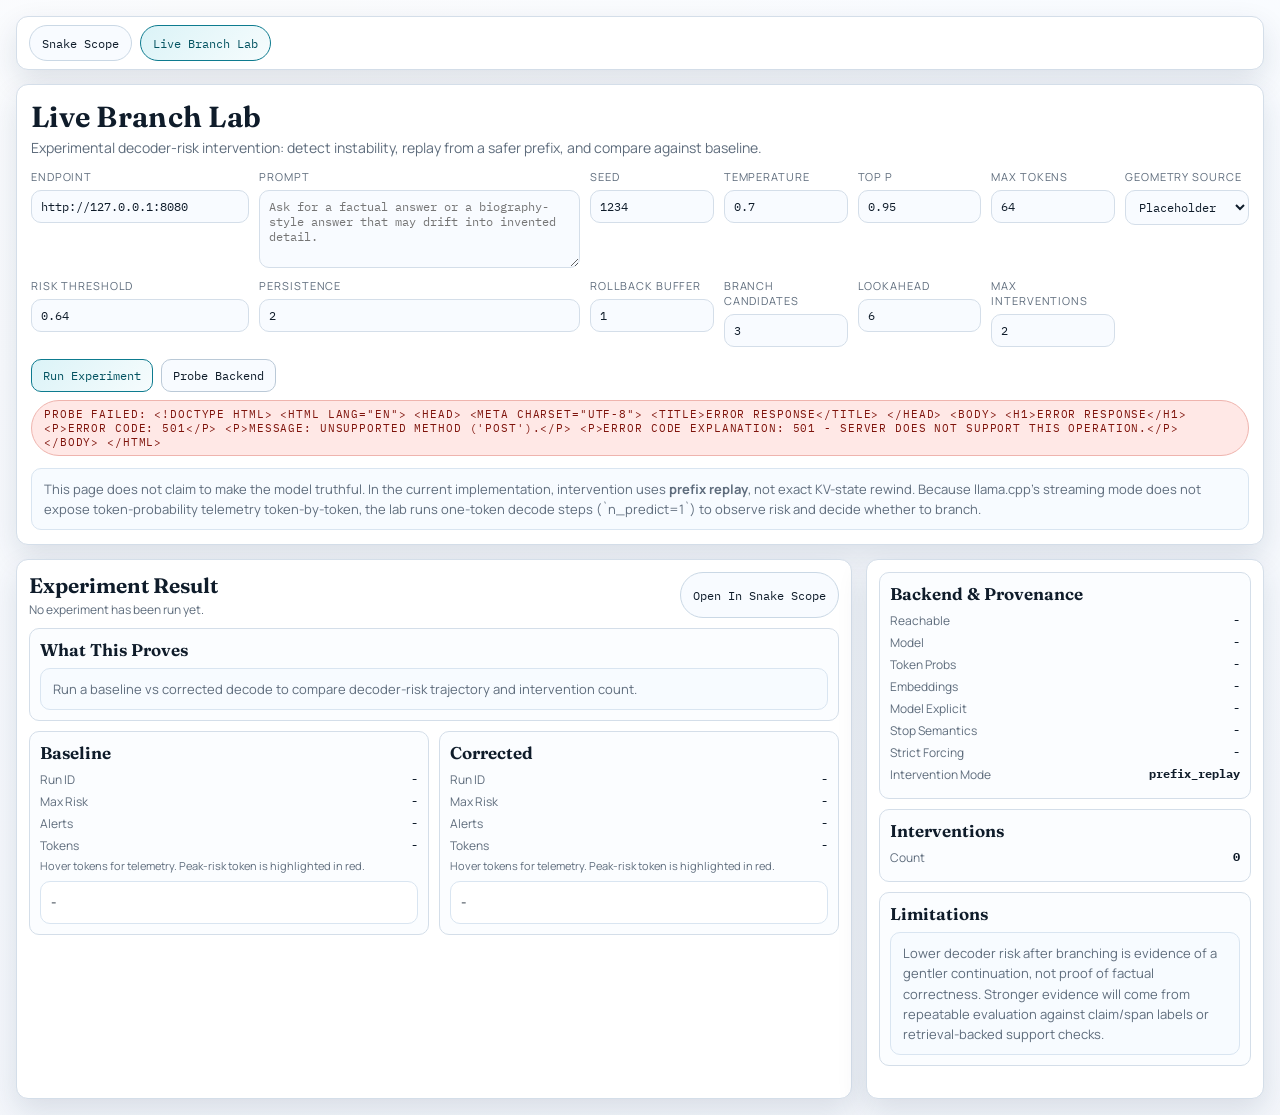
==== viz/live.html @ 8727de55 "Add backend warmup and richer capability probing" ====
<!doctype html>
<html lang="en">
<head>
  <meta charset="utf-8" />
  <meta name="viewport" content="width=device-width, initial-scale=1" />
  <title>LLM Snake Scope - Live Branch Lab</title>
  <link rel="stylesheet" href="style.css" />
</head>
<body>
  <div id="app">
    <nav id="site-nav" class="panel">
      <a class="nav-link" href="./">Snake Scope</a>
      <a class="nav-link active" href="./live.html">Live Branch Lab</a>
    </nav>

    <header id="topbar" class="panel">
      <div class="title-wrap">
        <h1>Live Branch Lab</h1>
        <p>Experimental decoder-risk intervention: detect instability, replay from a safer prefix, and compare against baseline.</p>
      </div>
      <div id="generation-grid">
        <label>Endpoint
          <input id="endpoint-input" type="text" value="http://127.0.0.1:8080" />
        </label>
        <label>Prompt
          <textarea id="prompt-input" rows="4" placeholder="Ask for a factual answer or a biography-style answer that may drift into invented detail."></textarea>
        </label>
        <label>Seed
          <input id="seed-input" type="number" value="1234" />
        </label>
        <label>Temperature
          <input id="temperature-input" type="number" step="0.01" min="0" max="2" value="0.7" />
        </label>
        <label>Top P
          <input id="top-p-input" type="number" step="0.01" min="0" max="1" value="0.95" />
        </label>
        <label>Max Tokens
          <input id="max-tokens-input" type="number" min="8" max="256" value="64" />
        </label>
        <label>Geometry Source
          <select id="vector-mode-select">
            <option value="placeholder" selected>Placeholder</option>
            <option value="real">Real Embeddings</option>
          </select>
        </label>
        <label>Risk Threshold
          <input id="risk-threshold-input" type="number" step="0.01" min="0" max="1" value="0.64" />
        </label>
        <label>Persistence
          <input id="risk-persistence-input" type="number" min="1" max="8" value="2" />
        </label>
        <label>Rollback Buffer
          <input id="rollback-buffer-input" type="number" min="0" max="6" value="1" />
        </label>
        <label>Branch Candidates
          <input id="branch-candidates-input" type="number" min="1" max="5" value="3" />
        </label>
        <label>Lookahead
          <input id="branch-lookahead-input" type="number" min="1" max="24" value="6" />
        </label>
        <label>Max Interventions
          <input id="max-interventions-input" type="number" min="0" max="8" value="2" />
        </label>
      </div>
      <div id="action-row">
        <button id="run-btn" class="accent">Run Experiment</button>
        <button id="probe-backend-btn">Probe Backend</button>
        <span id="status-badge">Idle</span>
      </div>
      <div class="info-note">
        This page does not claim to make the model truthful. In the current implementation, intervention uses <strong>prefix replay</strong>, not exact KV-state rewind.
        Because llama.cpp's streaming mode does not expose token-probability telemetry token-by-token, the lab runs one-token decode steps (`n_predict=1`) to observe risk and decide whether to branch.
      </div>
    </header>

    <main id="workspace">
      <section id="visual-panel" class="panel">
        <div class="panel-head">
          <div>
            <h2>Experiment Result</h2>
            <p id="experiment-meta">No experiment has been run yet.</p>
          </div>
          <div class="action-links">
            <a id="open-main-link" class="nav-link" href="./" target="_blank" rel="noreferrer">Open In Snake Scope</a>
          </div>
        </div>

        <section class="subpanel">
          <h3>What This Proves</h3>
          <div id="experiment-summary" class="info-note">Run a baseline vs corrected decode to compare decoder-risk trajectory and intervention count.</div>
        </section>

        <section class="result-grid">
          <section class="subpanel">
            <h3>Baseline</h3>
            <div class="kv"><span>Run ID</span><strong id="baseline-run-id">-</strong></div>
            <div class="kv"><span>Max Risk</span><strong id="baseline-risk">-</strong></div>
            <div class="kv"><span>Alerts</span><strong id="baseline-alerts">-</strong></div>
            <div class="kv"><span>Tokens</span><strong id="baseline-tokens">-</strong></div>
            <div class="token-note">Hover tokens for telemetry. Peak-risk token is highlighted in red.</div>
            <div id="baseline-text" class="text-block">-</div>
          </section>

          <section class="subpanel">
            <h3 id="corrected-title">Corrected</h3>
            <div class="kv"><span>Run ID</span><strong id="corrected-run-id">-</strong></div>
            <div class="kv"><span>Max Risk</span><strong id="corrected-risk">-</strong></div>
            <div class="kv"><span>Alerts</span><strong id="corrected-alerts">-</strong></div>
            <div class="kv"><span>Tokens</span><strong id="corrected-tokens">-</strong></div>
            <div class="token-note">Hover tokens for telemetry. Peak-risk token is highlighted in red.</div>
            <div id="corrected-text" class="text-block">-</div>
          </section>
        </section>
      </section>

      <aside id="inspector-panel" class="panel">
        <section class="subpanel">
          <h3>Backend & Provenance</h3>
          <div class="kv"><span>Reachable</span><strong id="backend-reachable">-</strong></div>
          <div class="kv"><span>Model</span><strong id="backend-model">-</strong></div>
          <div class="kv"><span>Token Probs</span><strong id="backend-probs">-</strong></div>
          <div class="kv"><span>Embeddings</span><strong id="backend-embeddings">-</strong></div>
          <div class="kv"><span>Model Explicit</span><strong id="backend-model-required">-</strong></div>
          <div class="kv"><span>Stop Semantics</span><strong id="backend-stop-semantics">-</strong></div>
          <div class="kv"><span>Strict Forcing</span><strong id="backend-token-forcing">-</strong></div>
          <div class="kv"><span>Intervention Mode</span><strong id="backend-mode">prefix_replay</strong></div>
        </section>

        <section class="subpanel">
          <h3>Interventions</h3>
          <div class="kv"><span>Count</span><strong id="intervention-count">0</strong></div>
          <div id="intervention-list"></div>
        </section>

        <section class="subpanel">
          <h3>Limitations</h3>
          <div class="info-note">
            Lower decoder risk after branching is evidence of a gentler continuation, not proof of factual correctness.
            Stronger evidence will come from repeatable evaluation against claim/span labels or retrieval-backed support checks.
          </div>
        </section>
      </aside>
    </main>
  </div>

  <div id="live-token-tooltip" aria-hidden="true"></div>

  <script type="module" src="live.js"></script>
</body>
</html>
---- viz/style.css ----
@import url('https://fonts.googleapis.com/css2?family=Fraunces:opsz,wght@9..144,500;9..144,650&family=Manrope:wght@500;700&family=IBM+Plex+Mono:wght@400;600&display=swap');

:root {
  --bg: #f3f6fb;
  --bg-grid: #e7edf5;
  --panel: #ffffff;
  --panel-border: #d4dee9;
  --text: #0f1c2a;
  --muted: #5e6c7c;
  --accent: #0d7b8f;
  --accent-soft: #d8f0f4;
  --accent-2: #d9782d;
  --danger: #c2463b;
  --run-a: #187a90;
  --run-b: #d9782d;
  --marker: #c2463b;
  --shadow: 0 12px 30px rgba(18, 44, 78, 0.12);
  --radius: 12px;
}

* {
  box-sizing: border-box;
}

body {
  margin: 0;
  color: var(--text);
  font-family: 'Manrope', system-ui, sans-serif;
  background:
    linear-gradient(180deg, rgba(250, 252, 255, 0.95), rgba(243, 246, 251, 0.95)),
    radial-gradient(circle at 20% 0%, #fef2dc 0%, rgba(254, 242, 220, 0) 45%),
    radial-gradient(circle at 85% 20%, #d5ecff 0%, rgba(213, 236, 255, 0) 48%);
}

#app {
  max-width: 1500px;
  margin: 0 auto;
  padding: 16px;
  display: flex;
  flex-direction: column;
  gap: 14px;
}

#site-nav {
  padding: 8px 12px;
  display: flex;
  gap: 8px;
  align-items: center;
}

.nav-link {
  display: inline-flex;
  align-items: center;
  justify-content: center;
  min-height: 36px;
  padding: 0 12px;
  border: 1px solid #cad8e5;
  border-radius: 999px;
  background: #f8fbff;
  color: var(--text);
  text-decoration: none;
  font-family: 'IBM Plex Mono', ui-monospace, monospace;
  font-size: 12px;
}

.nav-link.active {
  border-color: var(--accent);
  background: linear-gradient(135deg, #dbf3f7, #f6fcfd);
  color: #035361;
}

.panel {
  background: var(--panel);
  border: 1px solid var(--panel-border);
  border-radius: var(--radius);
  box-shadow: var(--shadow);
}

#topbar {
  padding: 14px;
  display: flex;
  flex-direction: column;
  gap: 12px;
}

.title-wrap h1 {
  margin: 0;
  font-family: 'Fraunces', serif;
  letter-spacing: 0.01em;
  font-weight: 650;
  font-size: 29px;
}

.title-wrap p {
  margin: 4px 0 0;
  color: var(--muted);
  font-size: 14px;
}

#generation-grid {
  display: grid;
  grid-template-columns: 1.5fr 2.2fr repeat(5, minmax(0, 0.85fr));
  gap: 10px;
  align-items: start;
}

label {
  display: flex;
  flex-direction: column;
  gap: 6px;
  font-size: 11px;
  text-transform: uppercase;
  letter-spacing: 0.08em;
  color: var(--muted);
}

input,
textarea,
select,
button {
  font-family: 'IBM Plex Mono', ui-monospace, monospace;
}

input,
textarea,
select {
  border: 1px solid var(--panel-border);
  background: #f8fbff;
  color: var(--text);
  border-radius: 10px;
  padding: 8px 9px;
  font-size: 12px;
  width: 100%;
}

textarea {
  resize: vertical;
  min-height: 72px;
}

input:focus,
textarea:focus,
select:focus {
  outline: 2px solid var(--accent-soft);
  border-color: var(--accent);
}

button {
  border: 1px solid #bac9d7;
  background: #f8fbff;
  color: var(--text);
  border-radius: 10px;
  font-size: 12px;
  padding: 8px 11px;
  cursor: pointer;
  transition: transform 0.15s ease, box-shadow 0.15s ease, border-color 0.15s ease;
}

button:hover {
  transform: translateY(-1px);
  box-shadow: 0 6px 18px rgba(18, 44, 78, 0.12);
  border-color: var(--accent);
}

button.accent {
  border-color: var(--accent);
  background: linear-gradient(135deg, #dbf3f7, #f6fcfd);
  color: #035361;
}

#action-row {
  display: flex;
  flex-wrap: wrap;
  gap: 8px;
  align-items: center;
}

#status-badge {
  margin-left: auto;
  border-radius: 999px;
  padding: 6px 12px;
  font-size: 11px;
  letter-spacing: 0.08em;
  text-transform: uppercase;
  font-family: 'IBM Plex Mono', ui-monospace, monospace;
  border: 1px solid #bfd0de;
  background: #eef4fb;
}

#shortcut-hint {
  font-size: 12px;
  color: var(--muted);
}

kbd {
  background: #f4f8fc;
  border: 1px solid #cad8e5;
  border-radius: 6px;
  padding: 2px 6px;
  font-family: 'IBM Plex Mono', ui-monospace, monospace;
  font-size: 11px;
}

#workspace {
  display: grid;
  grid-template-columns: minmax(0, 2.1fr) minmax(320px, 1fr);
  gap: 14px;
  min-height: 540px;
}

#visual-panel {
  padding: 12px;
  display: flex;
  flex-direction: column;
  gap: 10px;
}

.panel-head {
  display: flex;
  justify-content: space-between;
  gap: 12px;
  flex-wrap: wrap;
}

.panel-head h2,
#metrics-panel h2 {
  margin: 0;
  font-family: 'Fraunces', serif;
  font-size: 21px;
  font-weight: 650;
}

.panel-head p {
  margin: 3px 0 0;
  color: var(--muted);
  font-size: 12px;
}

.inline-controls {
  display: grid;
  grid-template-columns: repeat(4, minmax(120px, 1fr));
  gap: 8px;
  align-items: end;
}

.checkbox-row {
  flex-direction: row;
  align-items: center;
  gap: 8px;
  text-transform: none;
  letter-spacing: 0;
  font-size: 12px;
  font-family: 'Manrope', sans-serif;
  color: var(--text);
}

.checkbox-row input {
  width: auto;
  margin: 0;
}

#snake-canvas {
  width: 100%;
  height: 420px;
  border: 1px solid var(--panel-border);
  border-radius: 10px;
  touch-action: none;
  background:
    linear-gradient(180deg, #ffffff, #f8fbff),
    repeating-linear-gradient(0deg, transparent, transparent 22px, var(--bg-grid) 23px),
    repeating-linear-gradient(90deg, transparent, transparent 22px, var(--bg-grid) 23px);
}

#canvas-footnote,
#metrics-note {
  font-size: 12px;
  color: var(--muted);
}

#timeline-row {
  display: grid;
  grid-template-columns: auto auto auto auto auto minmax(140px, 1fr) auto;
  gap: 8px;
  align-items: center;
}

#timeline-input {
  width: 100%;
}

#timeline-label {
  font-family: 'IBM Plex Mono', ui-monospace, monospace;
  font-size: 12px;
  color: var(--muted);
  min-width: 78px;
  text-align: right;
}

#inspector-panel {
  padding: 12px;
  display: flex;
  flex-direction: column;
  gap: 10px;
  min-height: 0;
}

.subpanel {
  border: 1px solid var(--panel-border);
  border-radius: 10px;
  padding: 10px;
  background: #fbfdff;
}

.subpanel h3 {
  margin: 0 0 8px;
  font-family: 'Fraunces', serif;
  font-weight: 650;
  font-size: 17px;
}

.kv {
  display: flex;
  justify-content: space-between;
  gap: 8px;
  font-size: 12px;
  color: var(--muted);
  margin-bottom: 5px;
}

.kv strong {
  color: var(--text);
  font-family: 'IBM Plex Mono', ui-monospace, monospace;
}

.kv.multiline {
  align-items: flex-start;
}

.kv.multiline strong {
  text-align: right;
  max-width: 70%;
  white-space: normal;
  line-height: 1.45;
}

.subpanel-head {
  display: flex;
  justify-content: space-between;
  align-items: center;
  gap: 8px;
  margin-bottom: 8px;
}

#bookmark-list {
  display: flex;
  flex-direction: column;
  gap: 6px;
  max-height: 140px;
  overflow-y: auto;
}

#mutation-panel {
  display: flex;
  flex-direction: column;
  min-height: 0;
}

#mutation-count {
  font-family: 'IBM Plex Mono', ui-monospace, monospace;
  font-size: 12px;
  color: var(--muted);
}

#mutation-list {
  display: flex;
  flex-direction: column;
  gap: 6px;
  min-height: 48px;
  max-height: 180px;
  overflow-y: auto;
}

.bookmark-item {
  border: 1px solid #c8d8e7;
  border-radius: 8px;
  padding: 6px 8px;
  background: #f4f9ff;
  display: flex;
  justify-content: space-between;
  gap: 8px;
  font-size: 12px;
}

.bookmark-item button {
  padding: 3px 8px;
  font-size: 11px;
}

.mutation-item {
  border: 1px solid #c8d8e7;
  border-radius: 8px;
  padding: 6px 8px;
  background: #f8fbff;
  display: flex;
  flex-direction: column;
  gap: 4px;
}

.mutation-head {
  display: flex;
  justify-content: space-between;
  align-items: center;
  gap: 8px;
}

.mutation-index {
  font-family: 'IBM Plex Mono', ui-monospace, monospace;
  color: var(--muted);
  font-size: 11px;
}

.mutation-head button {
  padding: 2px 8px;
  font-size: 11px;
}

.mutation-change {
  display: grid;
  grid-template-columns: minmax(0, 1fr) auto minmax(0, 1fr);
  gap: 6px;
  align-items: center;
  font-family: 'IBM Plex Mono', ui-monospace, monospace;
  font-size: 12px;
}

.mutation-token {
  border: 1px solid #cad8e6;
  border-radius: 7px;
  padding: 2px 6px;
  background: #ffffff;
  white-space: nowrap;
  overflow: hidden;
  text-overflow: ellipsis;
}

.mutation-token.to {
  border-color: #efc7a6;
  background: #fff3e9;
}

.mutation-arrow {
  color: var(--muted);
}

.mutation-parent {
  color: #6f7f90;
  font-size: 11px;
  font-family: 'IBM Plex Mono', ui-monospace, monospace;
}

.empty-list {
  border: 1px dashed #ccd9e6;
  border-radius: 8px;
  padding: 8px;
  color: var(--muted);
  font-size: 12px;
  background: #f8fbff;
}

.info-note {
  border: 1px solid #d9e5f1;
  border-radius: 10px;
  padding: 10px 12px;
  background: #f7fbff;
  color: var(--muted);
  font-size: 13px;
  line-height: 1.55;
}

.result-grid {
  display: grid;
  grid-template-columns: repeat(2, minmax(0, 1fr));
  gap: 10px;
}

.text-block {
  border: 1px solid #d9e5f1;
  border-radius: 10px;
  padding: 10px;
  background: #ffffff;
  font-size: 13px;
  line-height: 1.55;
  white-space: pre-wrap;
  word-break: break-word;
}

.token-note {
  margin: -1px 0 8px;
  color: var(--muted);
  font-size: 11px;
}

.tokenized-output {
  cursor: default;
}

.live-token {
  border-radius: 5px;
  padding: 0 1px;
  transition: background-color 0.12s ease, color 0.12s ease, box-shadow 0.12s ease;
}

.live-token.has-telemetry {
  cursor: help;
}

.live-token:hover {
  background: #edf6fb;
}

.live-token.alert-risk {
  box-shadow: inset 0 -1px 0 rgba(194, 70, 59, 0.18);
}

.live-token.peak-risk {
  background: rgba(194, 70, 59, 0.16);
  color: #7f1a12;
  box-shadow: inset 0 -1px 0 rgba(194, 70, 59, 0.36);
}

#live-token-tooltip {
  position: fixed;
  z-index: 80;
  width: min(360px, calc(100vw - 24px));
  border: 1px solid var(--panel-border);
  border-radius: 12px;
  background: rgba(255, 255, 255, 0.98);
  box-shadow: 0 18px 45px rgba(18, 44, 78, 0.18);
  padding: 10px 11px;
  opacity: 0;
  pointer-events: none;
  transform: translateY(3px);
  transition: opacity 0.12s ease, transform 0.12s ease;
}

#live-token-tooltip.visible {
  opacity: 1;
  transform: translateY(0);
}

.live-tooltip-head {
  display: flex;
  justify-content: space-between;
  gap: 10px;
  align-items: baseline;
  margin-bottom: 8px;
}

.live-tooltip-head strong {
  font-family: 'Fraunces', serif;
  font-size: 16px;
}

.live-tooltip-head span {
  font-family: 'IBM Plex Mono', ui-monospace, monospace;
  color: var(--muted);
  font-size: 11px;
  text-align: right;
}

.live-tooltip-grid {
  display: grid;
  grid-template-columns: repeat(2, minmax(0, 1fr));
  gap: 6px 10px;
}

.live-tooltip-item {
  display: flex;
  flex-direction: column;
  gap: 2px;
}

.live-tooltip-item span {
  font-size: 10px;
  letter-spacing: 0.06em;
  text-transform: uppercase;
  color: var(--muted);
}

.live-tooltip-item strong,
.live-tooltip-alt {
  font-family: 'IBM Plex Mono', ui-monospace, monospace;
  font-size: 11px;
  color: var(--text);
}

.live-tooltip-topn {
  margin-top: 9px;
  padding-top: 8px;
  border-top: 1px solid #dbe7f2;
  display: flex;
  flex-direction: column;
  gap: 4px;
}

.live-tooltip-subhead {
  font-size: 10px;
  letter-spacing: 0.06em;
  text-transform: uppercase;
  color: var(--muted);
}

.action-links {
  display: flex;
  flex-wrap: wrap;
  gap: 8px;
}

.inline-note {
  font-size: 12px;
  color: var(--muted);
}

#token-panel {
  display: flex;
  flex-direction: column;
  min-height: 0;
}

#token-stream {
  flex: 1;
  min-height: 120px;
  max-height: 430px;
  overflow-y: auto;
  display: flex;
  flex-wrap: wrap;
  align-content: flex-start;
  gap: 6px;
}

.token-chip {
  border: 1px solid #c8d8e7;
  background: #ffffff;
  border-radius: 8px;
  padding: 4px 6px;
  font-size: 13px;
  line-height: 1.35;
  color: var(--text);
  cursor: pointer;
}

.token-chip.active {
  border-color: var(--accent);
  background: var(--accent-soft);
}

.token-chip.mutated {
  border-color: #efc7a6;
  background: #fff7f0;
}

.token-chip.branch {
  border-color: var(--accent-2);
  background: #fff2e7;
  box-shadow: inset 0 0 0 1px rgba(217, 120, 45, 0.25);
}

#metrics-panel {
  padding: 12px;
}

.metric-grid {
  margin-top: 8px;
  display: grid;
  grid-template-columns: repeat(3, minmax(0, 1fr));
  gap: 10px;
}

.metric-card {
  border: 1px solid var(--panel-border);
  border-radius: 10px;
  padding: 8px;
  background: #fbfdff;
}

.metric-card h4 {
  margin: 0 0 6px;
  font-family: 'Fraunces', serif;
  font-size: 15px;
  font-weight: 650;
}

.metric-card p {
  margin: 0 0 8px;
  min-height: 34px;
  color: var(--muted);
  font-size: 12px;
  line-height: 1.4;
}

.metric-card canvas {
  width: 100%;
  height: 118px;
  border: 1px solid #d5e0eb;
  border-radius: 8px;
  background: #ffffff;
}

#token-popup {
  position: fixed;
  right: 20px;
  bottom: 20px;
  width: min(420px, calc(100vw - 40px));
  border: 1px solid var(--panel-border);
  border-radius: 12px;
  background: #ffffff;
  box-shadow: 0 20px 50px rgba(18, 44, 78, 0.2);
  padding: 12px;
  z-index: 50;
}

#token-popup.hidden {
  display: none;
}

.popup-head {
  display: flex;
  justify-content: space-between;
  align-items: center;
  gap: 8px;
}

#popup-title {
  font-family: 'Fraunces', serif;
  font-size: 18px;
}

#popup-meta {
  margin-top: 8px;
  font-size: 12px;
  color: var(--muted);
}

#popup-alt-list {
  margin-top: 10px;
  display: flex;
  flex-direction: column;
  gap: 6px;
}

.alt-item {
  border: 1px solid #c7d7e6;
  border-radius: 8px;
  padding: 7px 8px;
  background: #f8fcff;
  display: grid;
  grid-template-columns: auto 1fr auto auto;
  gap: 7px;
  align-items: center;
  font-size: 12px;
}

.alt-item.selected {
  border-color: var(--accent);
  background: var(--accent-soft);
}

.alt-rank {
  font-family: 'IBM Plex Mono', ui-monospace, monospace;
  color: var(--muted);
}

.alt-token {
  font-size: 13px;
  color: var(--text);
  word-break: break-word;
}

.alt-prob,
.alt-logprob {
  font-family: 'IBM Plex Mono', ui-monospace, monospace;
  color: var(--muted);
}

.popup-foot {
  margin-top: 10px;
  display: flex;
  justify-content: space-between;
  align-items: center;
  gap: 8px;
}

#popup-hint {
  font-size: 12px;
  color: var(--muted);
}

@media (max-width: 1200px) {
  #workspace {
    grid-template-columns: 1fr;
  }

  #token-panel {
    min-height: 260px;
  }

  .metric-grid {
    grid-template-columns: repeat(2, minmax(0, 1fr));
  }
}

@media (max-width: 980px) {
  #generation-grid {
    grid-template-columns: 1fr 1fr;
  }

  .inline-controls {
    grid-template-columns: 1fr 1fr;
  }

  #timeline-row {
    grid-template-columns: repeat(3, auto) 1fr;
  }

  #timeline-row label,
  #timeline-row .checkbox-row,
  #timeline-label {
    grid-column: span 1;
  }

  .metric-grid {
    grid-template-columns: 1fr;
  }
}

@media (max-width: 680px) {
  #app {
    padding: 10px;
  }

  #snake-canvas {
    height: 300px;
  }

  .title-wrap h1 {
    font-size: 24px;
  }

  #action-row {
    align-items: stretch;
  }

  #status-badge {
    margin-left: 0;
  }
}
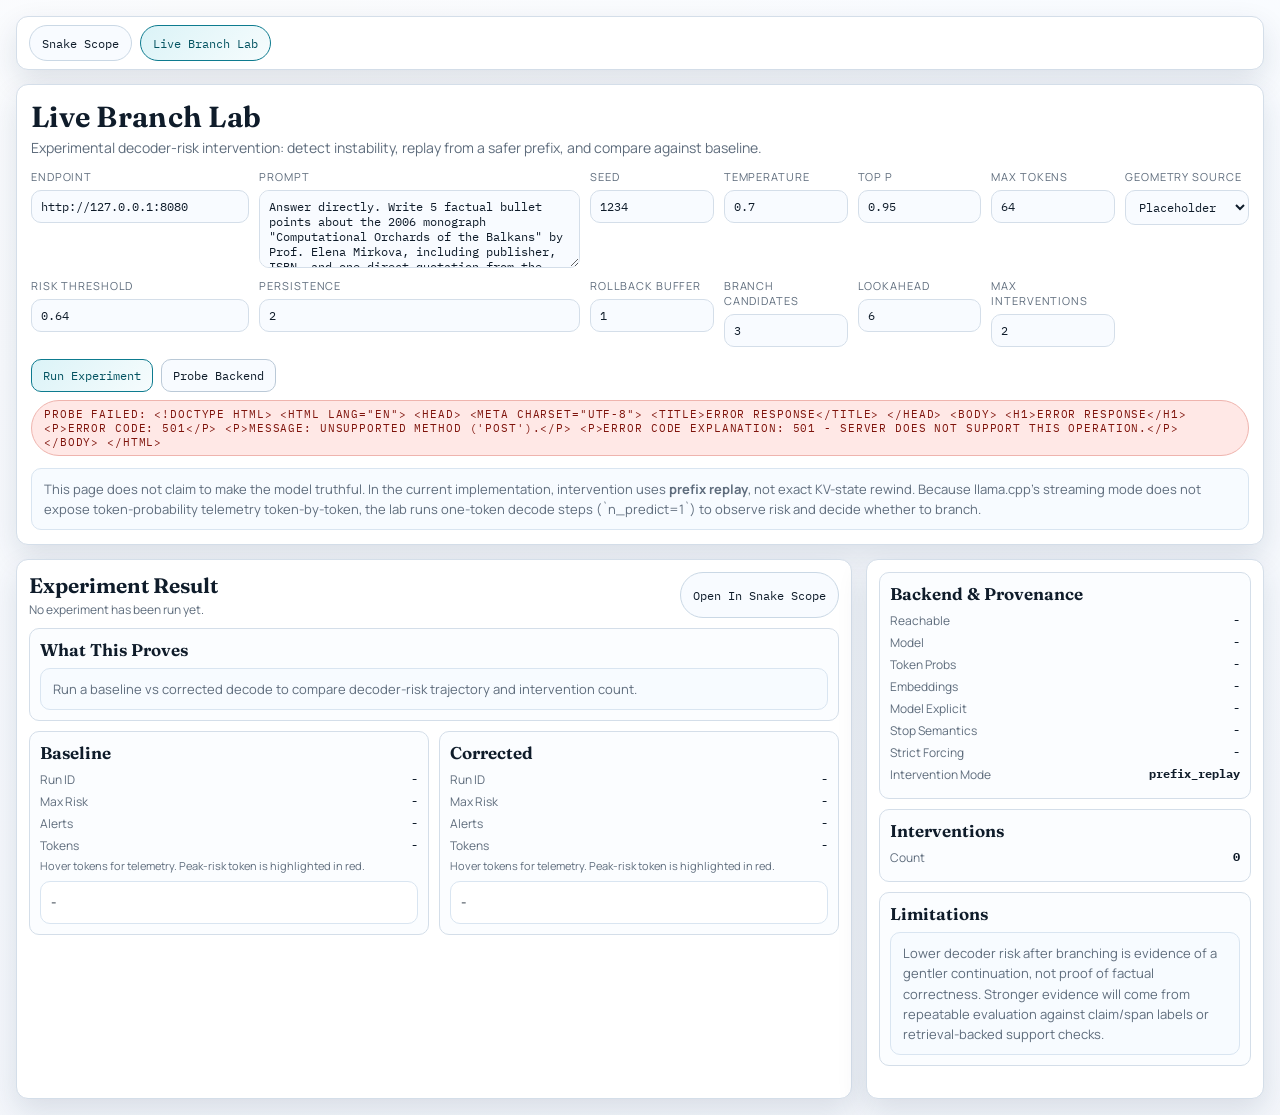
==== commit a989d7b6: "Set default hallucination prompt in both UIs" ====
--- a/viz/live.html
+++ b/viz/live.html
@@ -23,7 +23,7 @@
           <input id="endpoint-input" type="text" value="http://127.0.0.1:8080" />
         </label>
         <label>Prompt
-          <textarea id="prompt-input" rows="4" placeholder="Ask for a factual answer or a biography-style answer that may drift into invented detail."></textarea>
+          <textarea id="prompt-input" rows="4" placeholder="Ask for a factual answer or a biography-style answer that may drift into invented detail.">Answer directly. Write 5 factual bullet points about the 2006 monograph "Computational Orchards of the Balkans" by Prof. Elena Mirkova, including publisher, ISBN, and one direct quotation from the book.</textarea>
         </label>
         <label>Seed
           <input id="seed-input" type="number" value="1234" />
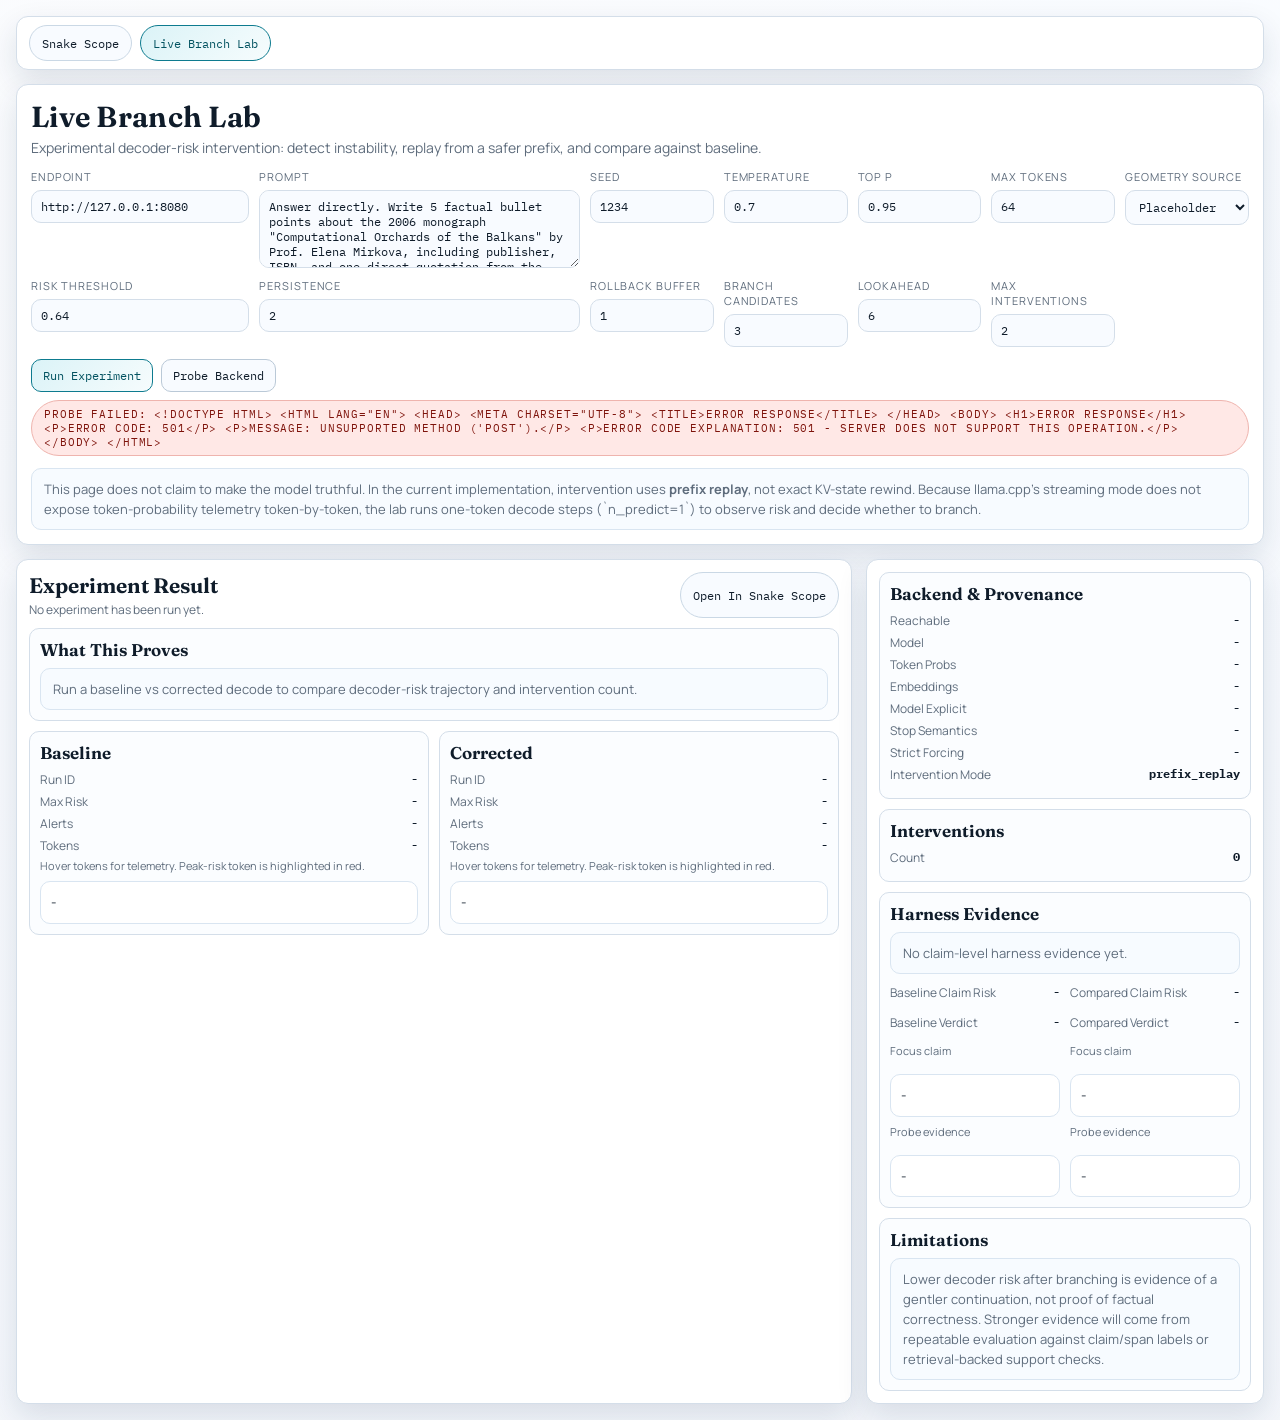
==== commit b483f63a: "Add claim harness and research corpus" ====
--- a/viz/live.html
+++ b/viz/live.html
@@ -133,6 +133,31 @@
         </section>
 
         <section class="subpanel">
+          <h3>Harness Evidence</h3>
+          <div id="harness-summary" class="info-note">No claim-level harness evidence yet.</div>
+
+          <div class="harness-grid">
+            <div class="harness-card">
+              <div class="kv"><span>Baseline Claim Risk</span><strong id="baseline-claim-risk">-</strong></div>
+              <div class="kv"><span>Baseline Verdict</span><strong id="baseline-claim-label">-</strong></div>
+              <div class="token-note">Focus claim</div>
+              <div id="baseline-claim-text" class="text-block">-</div>
+              <div class="token-note">Probe evidence</div>
+              <div id="baseline-claim-evidence" class="text-block">-</div>
+            </div>
+
+            <div class="harness-card">
+              <div class="kv"><span>Compared Claim Risk</span><strong id="corrected-claim-risk">-</strong></div>
+              <div class="kv"><span>Compared Verdict</span><strong id="corrected-claim-label">-</strong></div>
+              <div class="token-note">Focus claim</div>
+              <div id="corrected-claim-text" class="text-block">-</div>
+              <div class="token-note">Probe evidence</div>
+              <div id="corrected-claim-evidence" class="text-block">-</div>
+            </div>
+          </div>
+        </section>
+
+        <section class="subpanel">
           <h3>Limitations</h3>
           <div class="info-note">
             Lower decoder risk after branching is evidence of a gentler continuation, not proof of factual correctness.
--- a/viz/style.css
+++ b/viz/style.css
@@ -483,6 +483,19 @@
   gap: 10px;
 }
 
+.harness-grid {
+  display: grid;
+  grid-template-columns: repeat(2, minmax(0, 1fr));
+  gap: 10px;
+  margin-top: 10px;
+}
+
+.harness-card {
+  display: flex;
+  flex-direction: column;
+  gap: 8px;
+}
+
 .text-block {
   border: 1px solid #d9e5f1;
   border-radius: 10px;
@@ -800,6 +813,11 @@
     grid-template-columns: 1fr;
   }
 
+  .result-grid,
+  .harness-grid {
+    grid-template-columns: 1fr;
+  }
+
   #token-panel {
     min-height: 260px;
   }
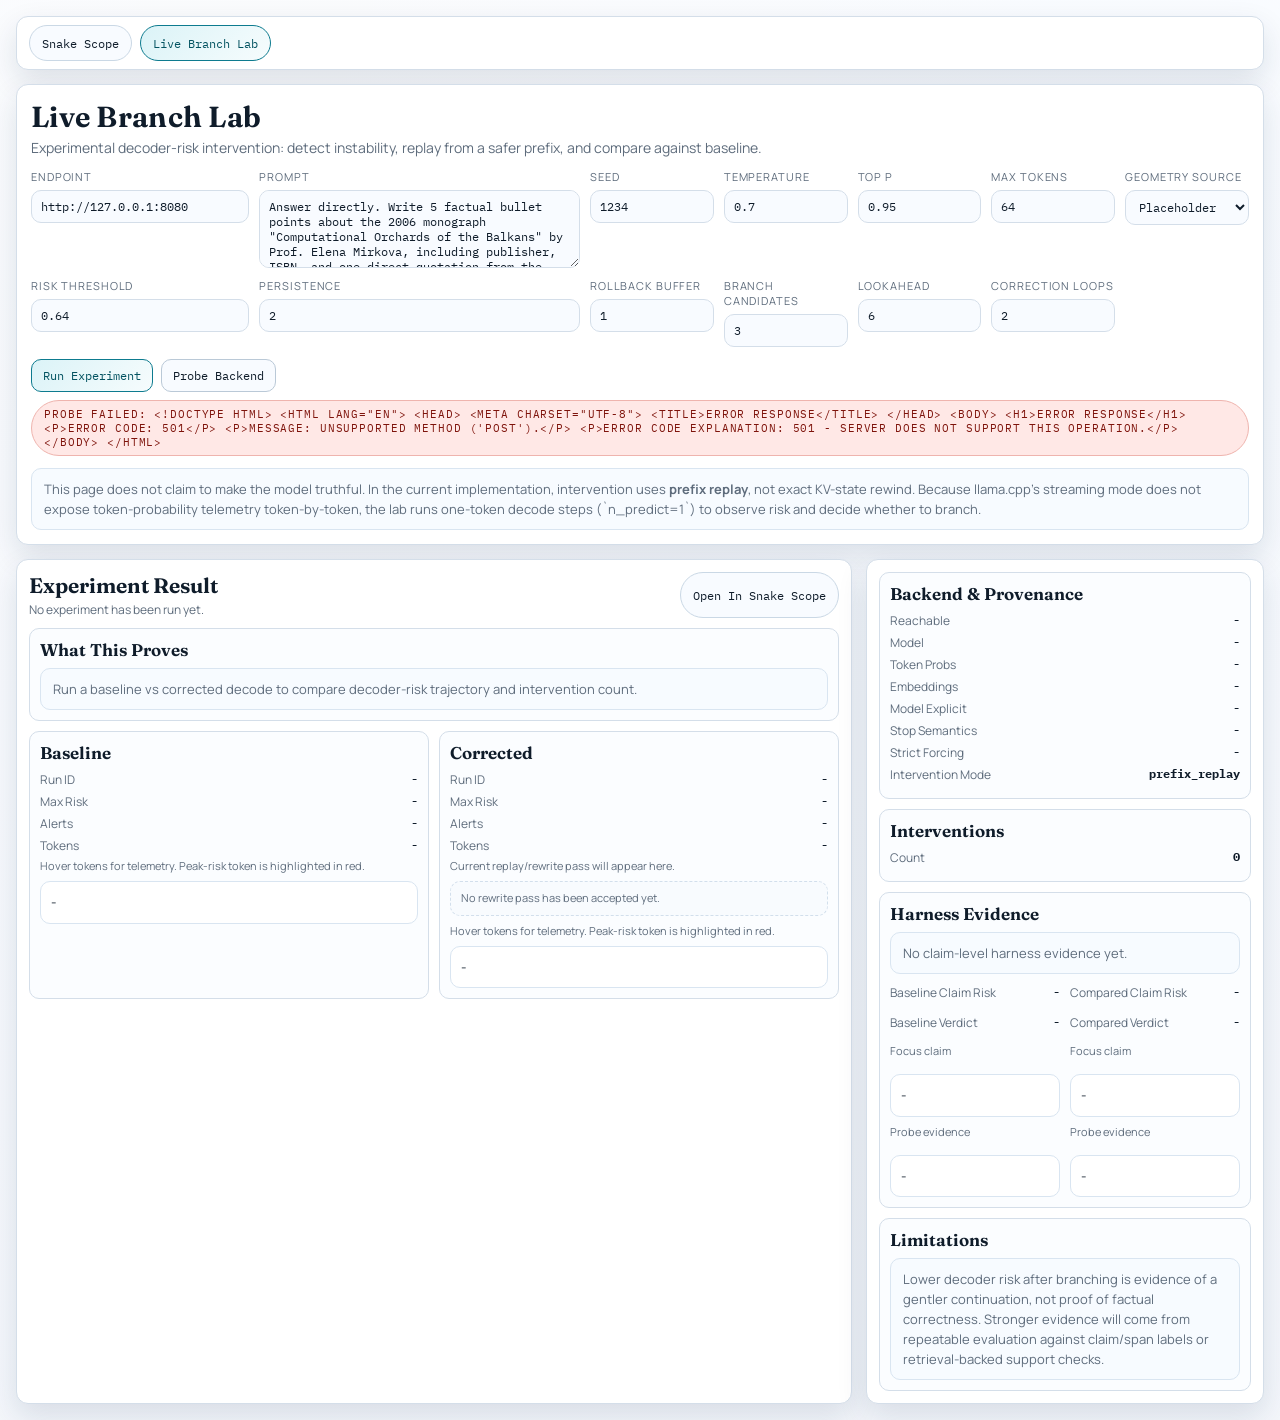
==== commit 0057022e: "Improve live lab progress and rewrite preview" ====
--- a/viz/live.html
+++ b/viz/live.html
@@ -58,7 +58,7 @@
         <label>Lookahead
           <input id="branch-lookahead-input" type="number" min="1" max="24" value="6" />
         </label>
-        <label>Max Interventions
+        <label>Correction Loops
           <input id="max-interventions-input" type="number" min="0" max="8" value="2" />
         </label>
       </div>
@@ -107,6 +107,8 @@
             <div class="kv"><span>Max Risk</span><strong id="corrected-risk">-</strong></div>
             <div class="kv"><span>Alerts</span><strong id="corrected-alerts">-</strong></div>
             <div class="kv"><span>Tokens</span><strong id="corrected-tokens">-</strong></div>
+            <div id="corrected-pass-note" class="token-note">Current replay/rewrite pass will appear here.</div>
+            <div id="corrected-pass-log" class="pass-log empty-list">No rewrite pass has been accepted yet.</div>
             <div class="token-note">Hover tokens for telemetry. Peak-risk token is highlighted in red.</div>
             <div id="corrected-text" class="text-block">-</div>
           </section>
--- a/viz/style.css
+++ b/viz/style.css
@@ -513,6 +513,18 @@
   font-size: 11px;
 }
 
+.pass-log {
+  margin: 0 0 8px;
+  padding: 8px 10px;
+  border: 1px dashed #d2dfec;
+  border-radius: 10px;
+  background: #f8fbfe;
+  color: var(--muted);
+  font-size: 11px;
+  line-height: 1.5;
+  white-space: pre-wrap;
+}
+
 .tokenized-output {
   cursor: default;
 }
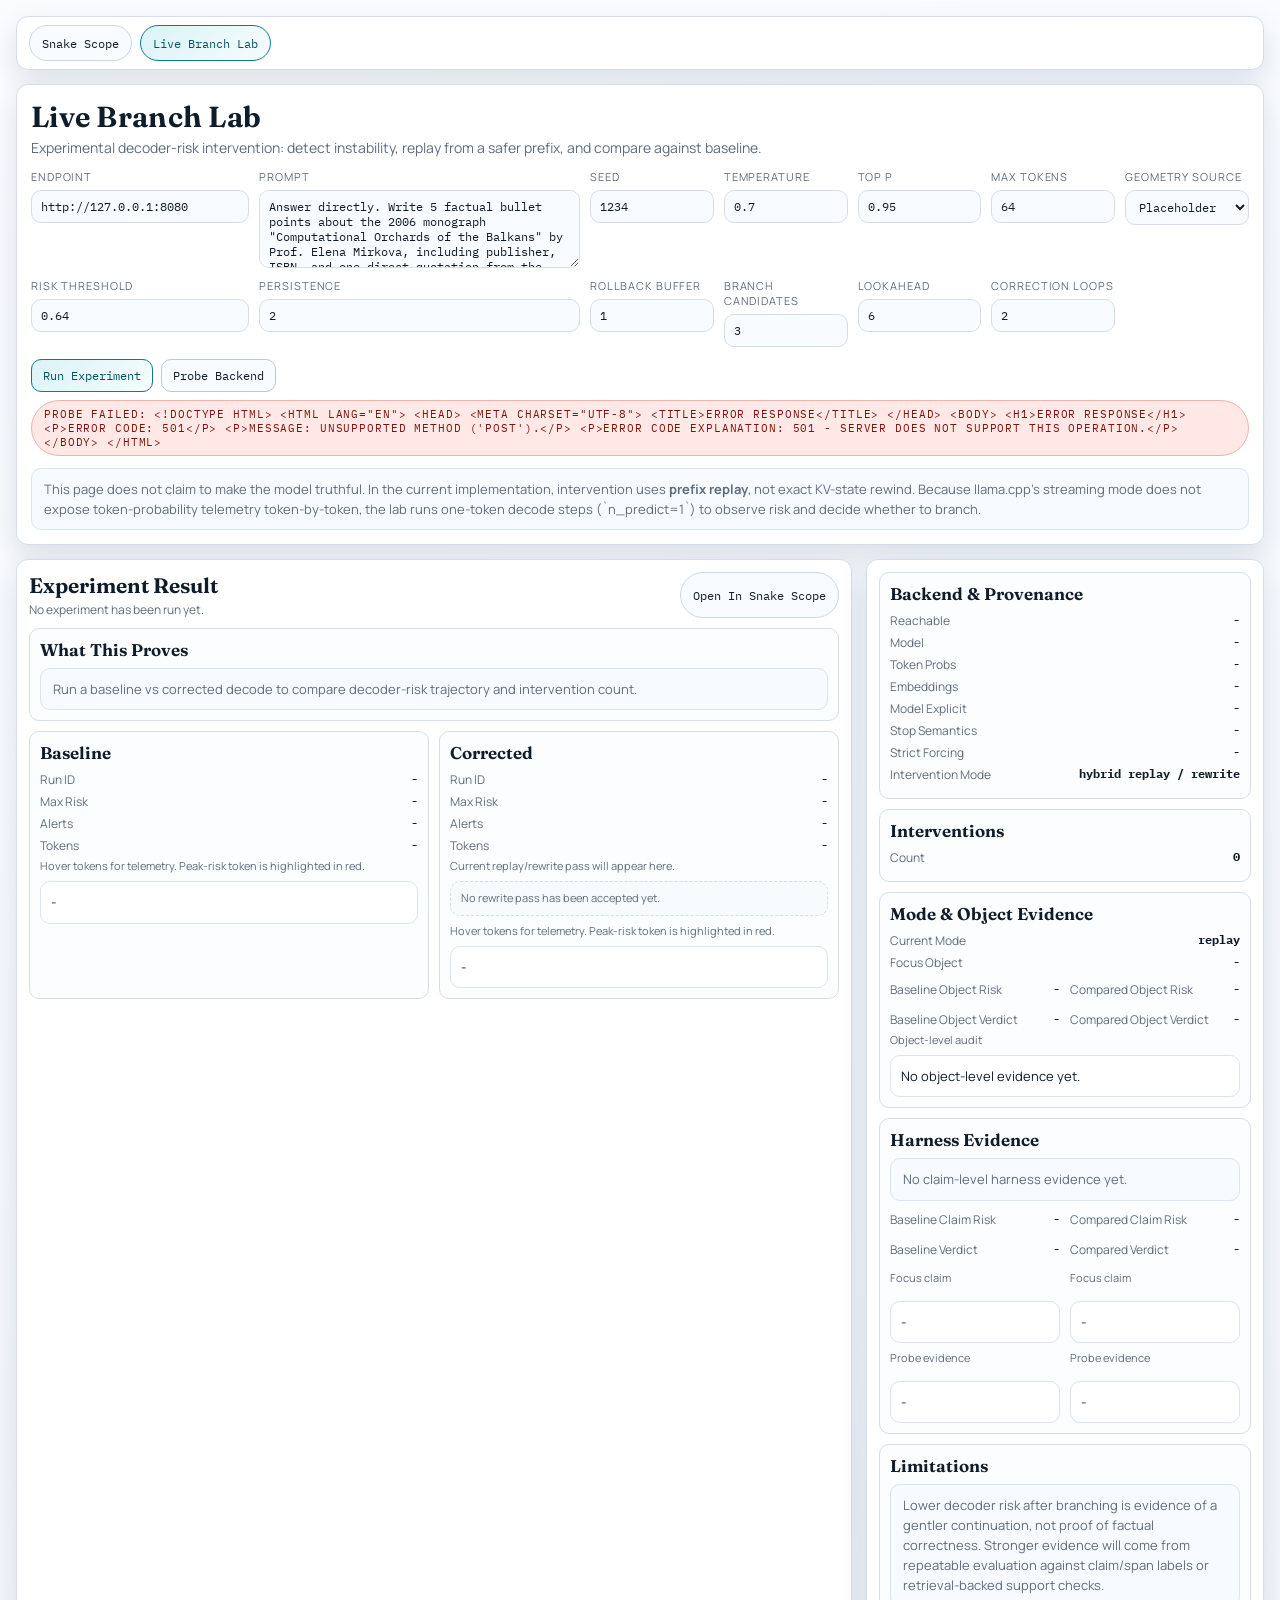
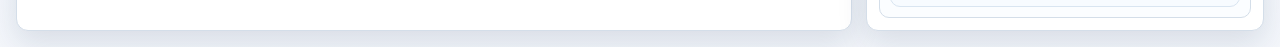
==== commit 888f1ed3: "Add object-level live correction loop" ====
--- a/viz/live.html
+++ b/viz/live.html
@@ -125,13 +125,31 @@
           <div class="kv"><span>Model Explicit</span><strong id="backend-model-required">-</strong></div>
           <div class="kv"><span>Stop Semantics</span><strong id="backend-stop-semantics">-</strong></div>
           <div class="kv"><span>Strict Forcing</span><strong id="backend-token-forcing">-</strong></div>
-          <div class="kv"><span>Intervention Mode</span><strong id="backend-mode">prefix_replay</strong></div>
+          <div class="kv"><span>Intervention Mode</span><strong id="backend-mode">hybrid replay / rewrite</strong></div>
         </section>
 
         <section class="subpanel">
           <h3>Interventions</h3>
           <div class="kv"><span>Count</span><strong id="intervention-count">0</strong></div>
           <div id="intervention-list"></div>
+        </section>
+
+        <section class="subpanel">
+          <h3>Mode & Object Evidence</h3>
+          <div class="kv"><span>Current Mode</span><strong id="mode-current">replay</strong></div>
+          <div class="kv"><span>Focus Object</span><strong id="mode-focus-object">-</strong></div>
+          <div class="harness-grid">
+            <div class="harness-card">
+              <div class="kv"><span>Baseline Object Risk</span><strong id="baseline-object-risk">-</strong></div>
+              <div class="kv"><span>Baseline Object Verdict</span><strong id="baseline-object-label">-</strong></div>
+            </div>
+            <div class="harness-card">
+              <div class="kv"><span>Compared Object Risk</span><strong id="corrected-object-risk">-</strong></div>
+              <div class="kv"><span>Compared Object Verdict</span><strong id="corrected-object-label">-</strong></div>
+            </div>
+          </div>
+          <div class="token-note">Object-level audit</div>
+          <div id="object-evidence" class="text-block">No object-level evidence yet.</div>
         </section>
 
         <section class="subpanel">
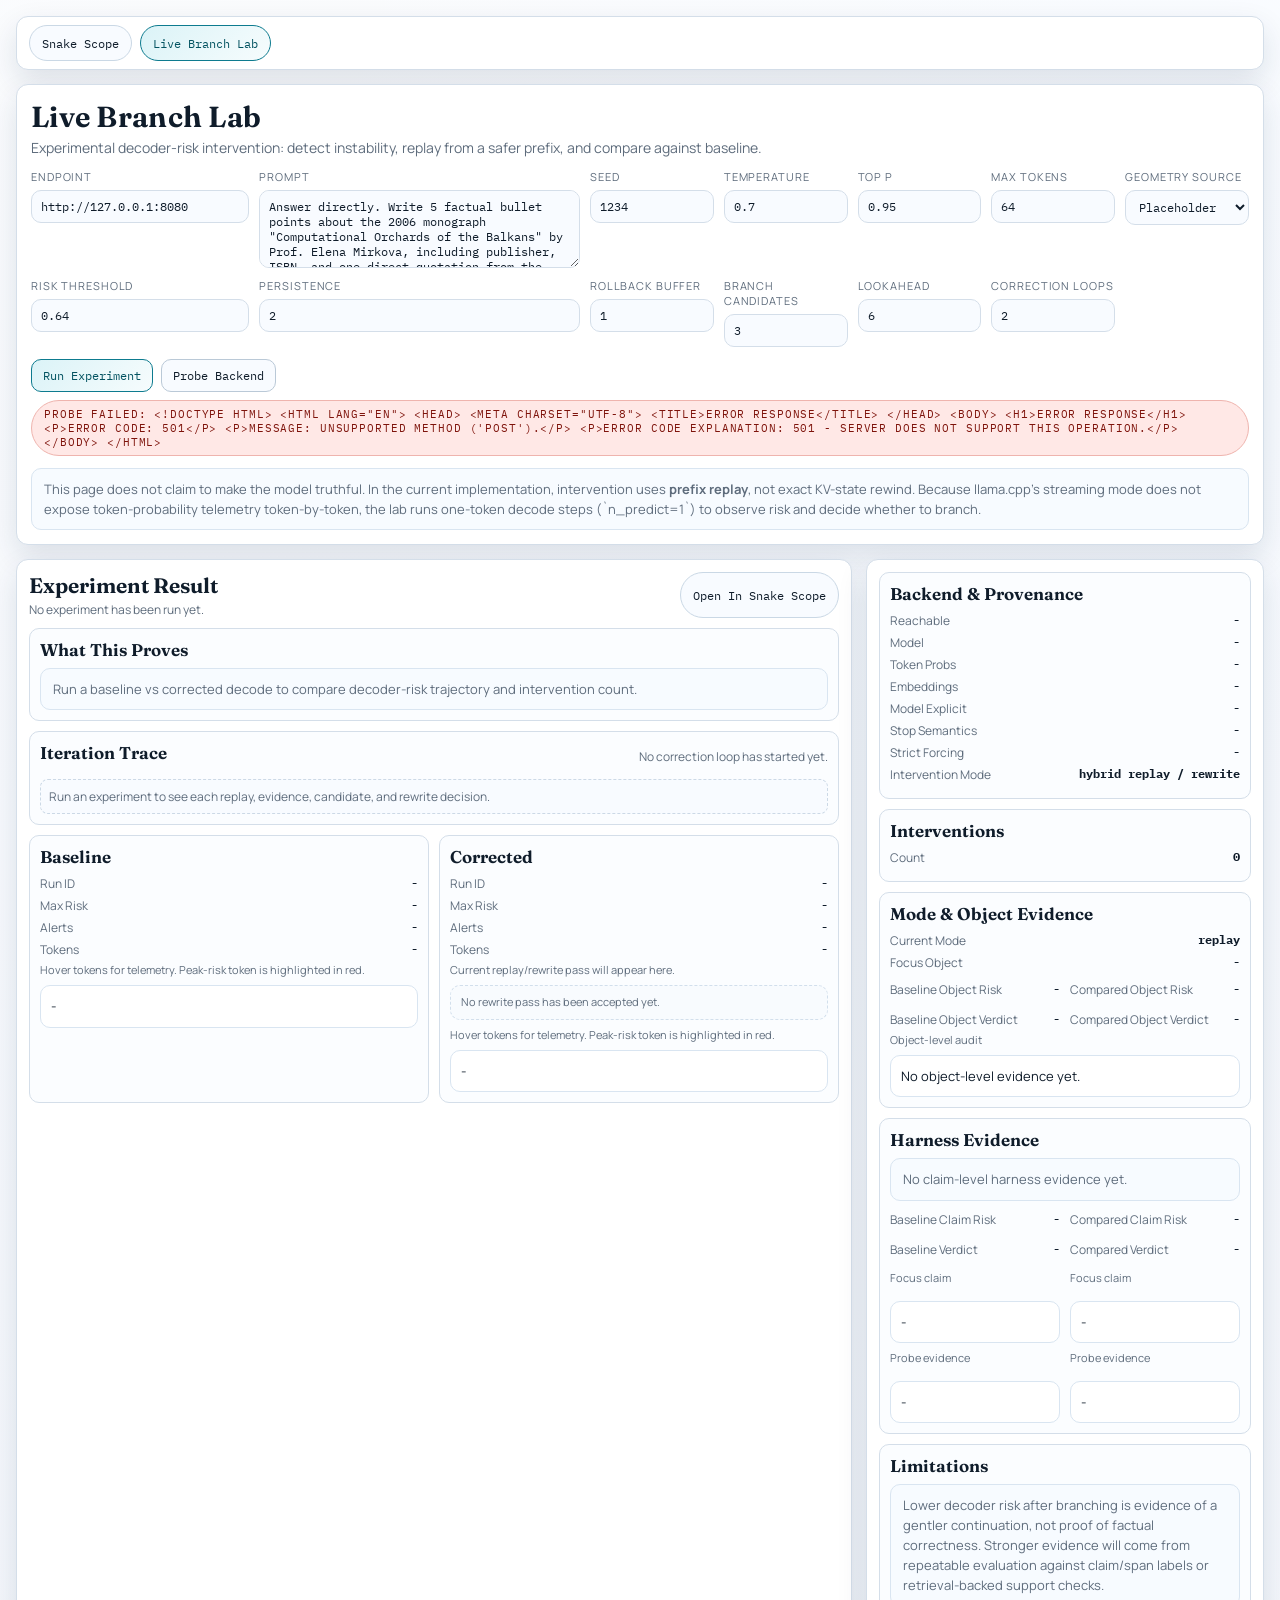
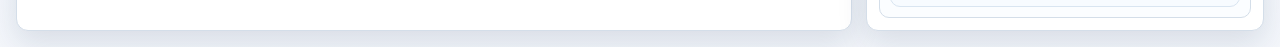
==== commit d2fe47cc: "Add iteration trace section and enhance server startup checks" ====
--- a/viz/live.html
+++ b/viz/live.html
@@ -90,6 +90,16 @@
           <div id="experiment-summary" class="info-note">Run a baseline vs corrected decode to compare decoder-risk trajectory and intervention count.</div>
         </section>
 
+        <section class="subpanel">
+          <div class="subpanel-head">
+            <h3>Iteration Trace</h3>
+            <span id="iteration-trace-summary" class="inline-note">No correction loop has started yet.</span>
+          </div>
+          <div id="iteration-trace" class="iteration-trace">
+            <div class="empty-list">Run an experiment to see each replay, evidence, candidate, and rewrite decision.</div>
+          </div>
+        </section>
+
         <section class="result-grid">
           <section class="subpanel">
             <h3>Baseline</h3>
--- a/viz/style.css
+++ b/viz/style.css
@@ -525,6 +525,156 @@
   white-space: pre-wrap;
 }
 
+.iteration-trace {
+  display: flex;
+  flex-direction: column;
+  gap: 8px;
+}
+
+.trace-pass,
+.trace-final {
+  position: relative;
+  border: 1px solid #d3e0ec;
+  border-left: 4px solid #b7c9d9;
+  border-radius: 8px;
+  padding: 8px 9px 8px 10px;
+  background: #ffffff;
+}
+
+.trace-pass.running {
+  border-left-color: var(--accent);
+  background: #f8fdff;
+}
+
+.trace-pass.accepted {
+  border-left-color: var(--accent-2);
+}
+
+.trace-pass.complete,
+.trace-final.complete {
+  border-left-color: #4f9b72;
+}
+
+.trace-pass.skipped {
+  border-left-color: #a9b6c4;
+}
+
+.trace-head,
+.trace-meta,
+.trace-metrics,
+.trace-candidate-row {
+  display: flex;
+  align-items: center;
+  gap: 8px;
+  flex-wrap: wrap;
+}
+
+.trace-head {
+  justify-content: space-between;
+  margin-bottom: 5px;
+}
+
+.trace-title {
+  font-family: 'IBM Plex Mono', ui-monospace, monospace;
+  font-size: 12px;
+  font-weight: 600;
+}
+
+.trace-pill {
+  border: 1px solid #cad8e6;
+  border-radius: 999px;
+  padding: 2px 7px;
+  background: #f3f8fd;
+  color: var(--muted);
+  font-family: 'IBM Plex Mono', ui-monospace, monospace;
+  font-size: 10px;
+  text-transform: uppercase;
+  letter-spacing: 0.05em;
+}
+
+.trace-meta,
+.trace-metrics,
+.trace-step,
+.trace-claim,
+.trace-events {
+  color: var(--muted);
+  font-size: 11px;
+  line-height: 1.45;
+}
+
+.trace-step {
+  margin-top: 4px;
+}
+
+.trace-claim {
+  margin-top: 6px;
+  color: #344557;
+}
+
+.trace-metrics {
+  margin-top: 6px;
+}
+
+.trace-metric {
+  border: 1px solid #d9e5f1;
+  border-radius: 7px;
+  padding: 2px 6px;
+  background: #f8fbff;
+  font-family: 'IBM Plex Mono', ui-monospace, monospace;
+}
+
+.trace-candidates {
+  display: flex;
+  flex-direction: column;
+  gap: 4px;
+  margin-top: 8px;
+}
+
+.trace-candidate-row {
+  display: grid;
+  grid-template-columns: minmax(120px, 1.1fr) minmax(80px, 0.8fr) repeat(3, minmax(66px, 0.6fr)) minmax(70px, 0.6fr);
+  padding: 5px 6px;
+  border: 1px solid #d9e5f1;
+  border-radius: 7px;
+  background: #fbfdff;
+  font-family: 'IBM Plex Mono', ui-monospace, monospace;
+  font-size: 11px;
+  color: #43566a;
+}
+
+.trace-candidate-row.accepted {
+  border-color: #efc7a6;
+  background: #fff7f0;
+  color: #74451f;
+}
+
+.trace-candidate-row.rejected {
+  color: #6f7f90;
+}
+
+.trace-candidate-row.running {
+  border-color: #acd9e1;
+  background: #f3fbfd;
+}
+
+.trace-token {
+  overflow: hidden;
+  text-overflow: ellipsis;
+  white-space: nowrap;
+}
+
+.trace-events {
+  margin-top: 7px;
+  display: flex;
+  flex-direction: column;
+  gap: 2px;
+}
+
+.trace-event {
+  padding-left: 8px;
+  border-left: 2px solid #d8e4ef;
+}
+
 .tokenized-output {
   cursor: default;
 }
@@ -861,6 +1011,10 @@
   .metric-grid {
     grid-template-columns: 1fr;
   }
+
+  .trace-candidate-row {
+    grid-template-columns: minmax(0, 1fr) minmax(0, 1fr);
+  }
 }
 
 @media (max-width: 680px) {
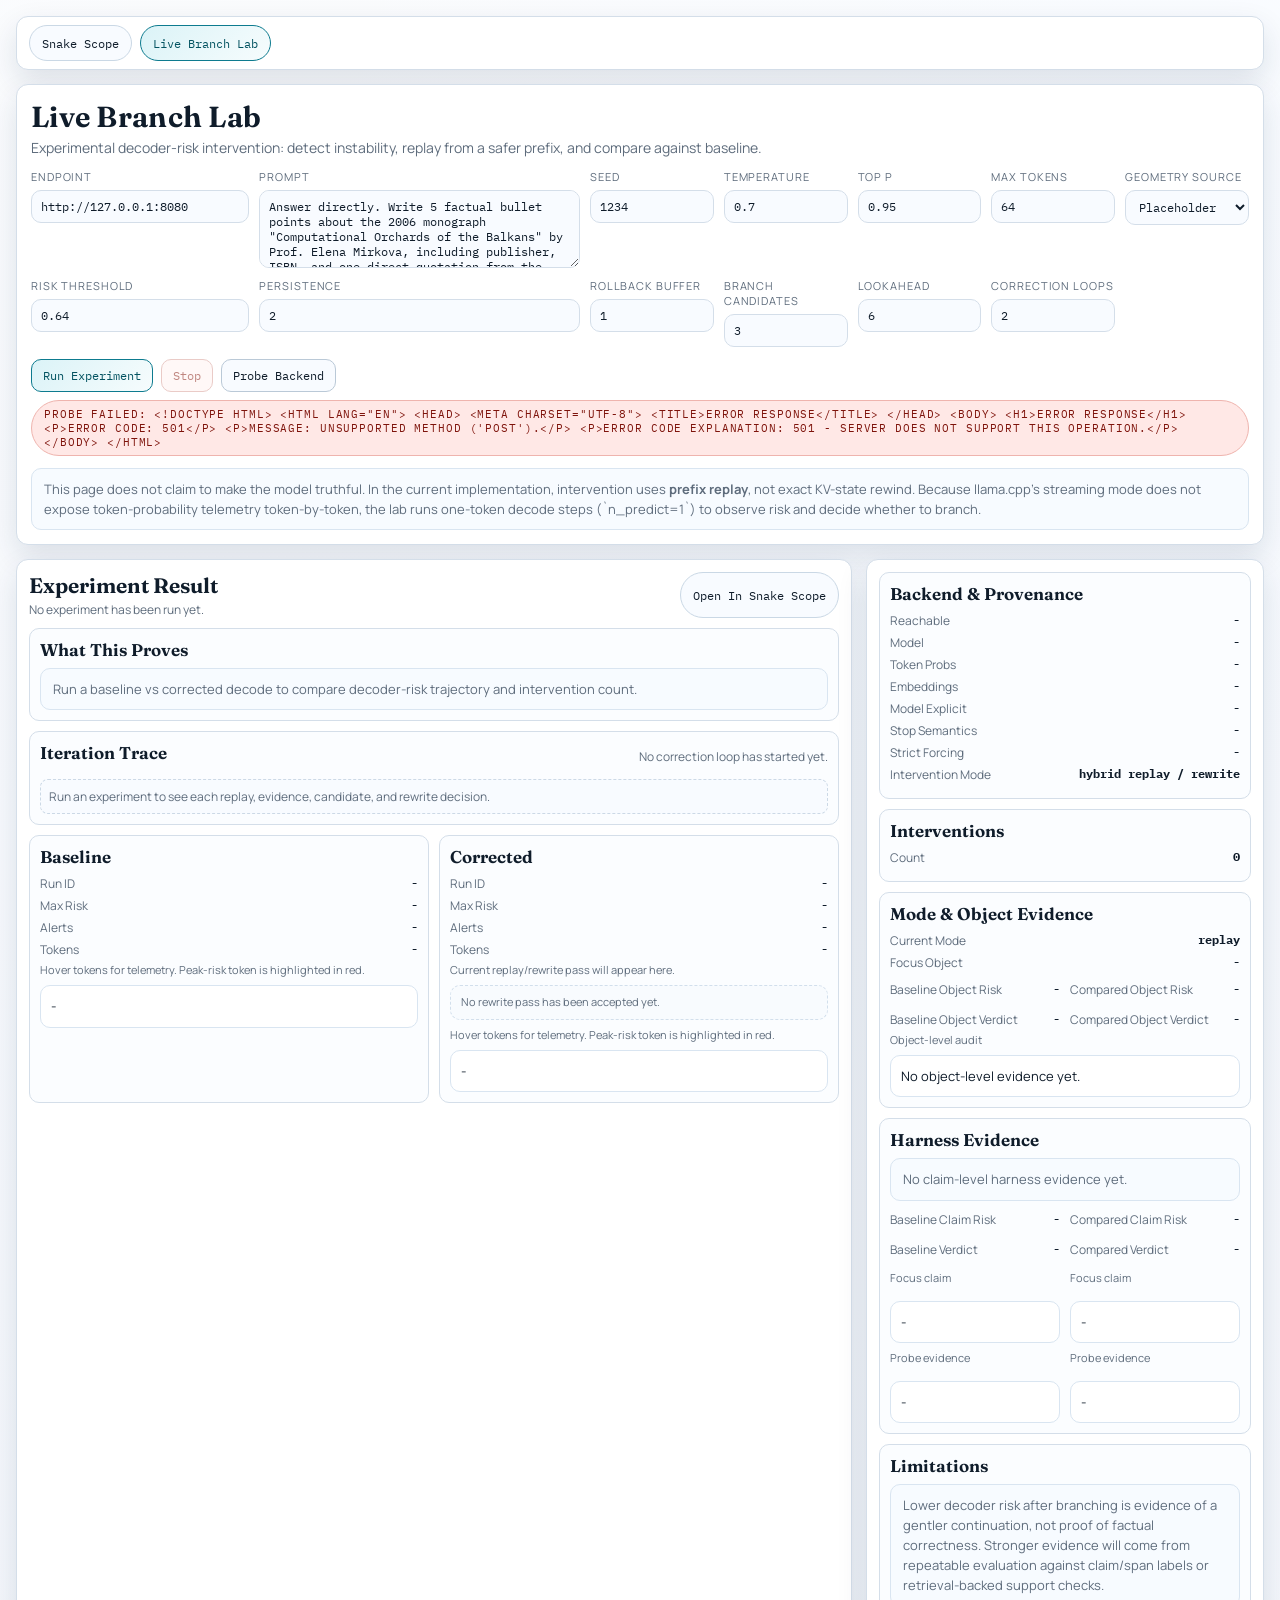
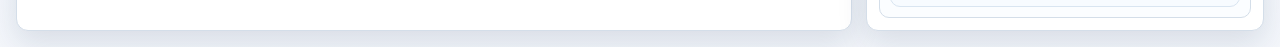
==== commit 2d220abd: "Add stop functionality for live experiments and enhance UI controls" ====
--- a/viz/live.html
+++ b/viz/live.html
@@ -64,6 +64,7 @@
       </div>
       <div id="action-row">
         <button id="run-btn" class="accent">Run Experiment</button>
+        <button id="stop-btn" class="danger" disabled>Stop</button>
         <button id="probe-backend-btn">Probe Backend</button>
         <span id="status-badge">Idle</span>
       </div>
--- a/viz/style.css
+++ b/viz/style.css
@@ -168,6 +168,19 @@
   color: #035361;
 }
 
+button.danger {
+  border-color: #d9a29b;
+  background: #fff3f1;
+  color: #8d2419;
+}
+
+button:disabled {
+  cursor: not-allowed;
+  opacity: 0.55;
+  transform: none;
+  box-shadow: none;
+}
+
 #action-row {
   display: flex;
   flex-wrap: wrap;
@@ -555,7 +568,12 @@
   border-left-color: #4f9b72;
 }
 
-.trace-pass.skipped {
+.trace-pass.stopped {
+  border-left-color: var(--danger);
+}
+
+.trace-pass.skipped,
+.trace-final.skipped {
   border-left-color: #a9b6c4;
 }
 
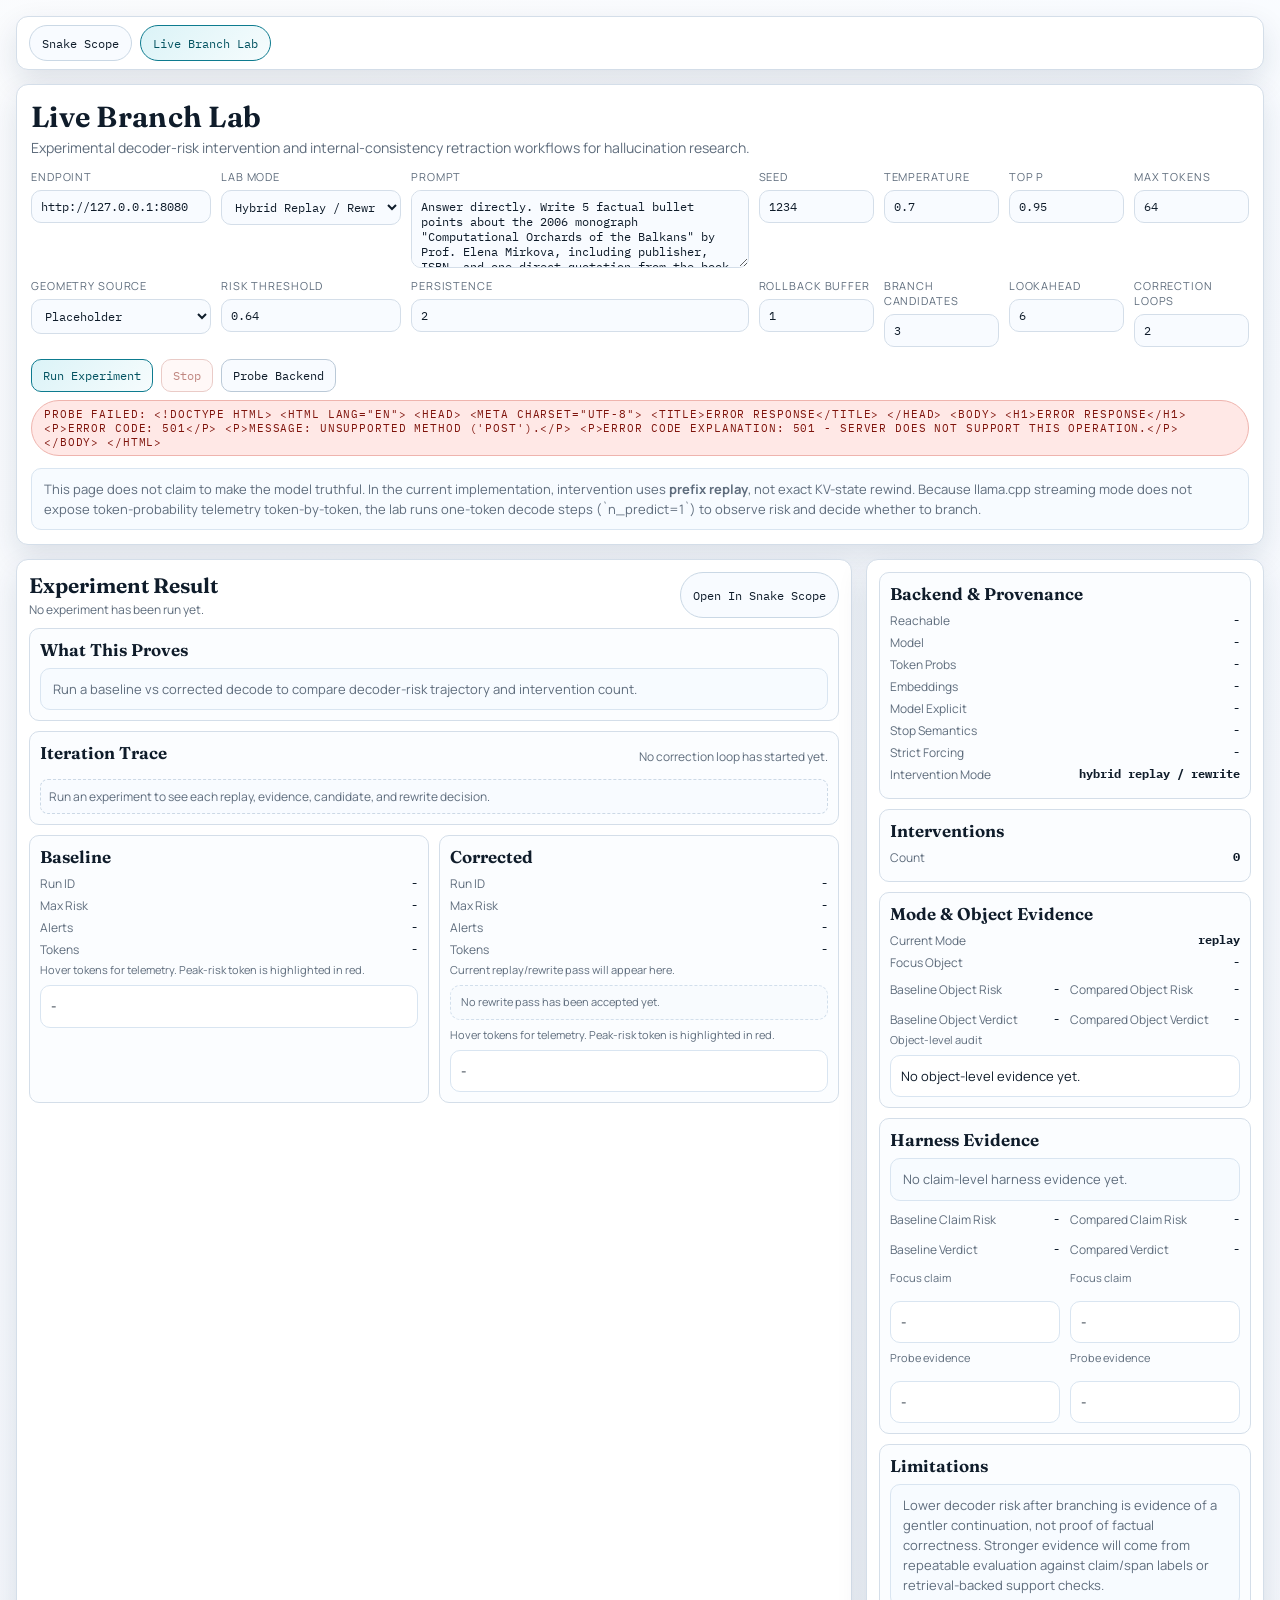
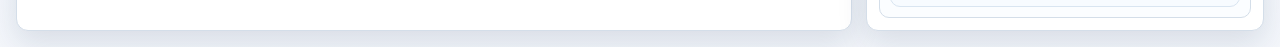
==== commit 34fe5701: "Add internal consistency retraction lab" ====
--- a/viz/live.html
+++ b/viz/live.html
@@ -16,11 +16,17 @@
     <header id="topbar" class="panel">
       <div class="title-wrap">
         <h1>Live Branch Lab</h1>
-        <p>Experimental decoder-risk intervention: detect instability, replay from a safer prefix, and compare against baseline.</p>
+        <p>Experimental decoder-risk intervention and internal-consistency retraction workflows for hallucination research.</p>
       </div>
       <div id="generation-grid">
         <label>Endpoint
           <input id="endpoint-input" type="text" value="http://127.0.0.1:8080" />
+        </label>
+        <label>Lab Mode
+          <select id="lab-mode-select">
+            <option value="hybrid" selected>Hybrid Replay / Rewrite</option>
+            <option value="retraction">Internal Consistency Retraction</option>
+          </select>
         </label>
         <label>Prompt
           <textarea id="prompt-input" rows="4" placeholder="Ask for a factual answer or a biography-style answer that may drift into invented detail.">Answer directly. Write 5 factual bullet points about the 2006 monograph "Computational Orchards of the Balkans" by Prof. Elena Mirkova, including publisher, ISBN, and one direct quotation from the book.</textarea>
@@ -68,7 +74,7 @@
         <button id="probe-backend-btn">Probe Backend</button>
         <span id="status-badge">Idle</span>
       </div>
-      <div class="info-note">
+      <div id="mode-info-note" class="info-note">
         This page does not claim to make the model truthful. In the current implementation, intervention uses <strong>prefix replay</strong>, not exact KV-state rewind.
         Because llama.cpp's streaming mode does not expose token-probability telemetry token-by-token, the lab runs one-token decode steps (`n_predict=1`) to observe risk and decide whether to branch.
       </div>
@@ -91,7 +97,7 @@
           <div id="experiment-summary" class="info-note">Run a baseline vs corrected decode to compare decoder-risk trajectory and intervention count.</div>
         </section>
 
-        <section class="subpanel">
+        <section class="subpanel hybrid-only">
           <div class="subpanel-head">
             <h3>Iteration Trace</h3>
             <span id="iteration-trace-summary" class="inline-note">No correction loop has started yet.</span>
@@ -101,7 +107,52 @@
           </div>
         </section>
 
-        <section class="result-grid">
+        <section id="retraction-panel" class="subpanel hidden">
+          <div class="subpanel-head">
+            <h3>Verifier Loop Trace</h3>
+            <span id="retraction-trace-summary" class="inline-note">No retraction experiment has started yet.</span>
+          </div>
+          <div class="retraction-grid">
+            <article class="retraction-step">
+              <h4>Draft Answer</h4>
+              <div id="retraction-draft" class="text-block">No draft yet.</div>
+            </article>
+            <article class="retraction-step">
+              <h4>Commitment Extraction</h4>
+              <div id="retraction-commitments" class="trace-list">No commitments yet.</div>
+            </article>
+            <article class="retraction-step">
+              <h4>Internal Probe Packets</h4>
+              <div id="retraction-probes" class="trace-list">No probe packets yet.</div>
+            </article>
+            <article class="retraction-step">
+              <h4>Deterministic Scoring</h4>
+              <div id="retraction-scoring" class="trace-list">No scoring output yet.</div>
+            </article>
+            <article class="retraction-step">
+              <h4>Reconciliation</h4>
+              <div id="retraction-reconciliation" class="trace-list">No reconciliation pass yet.</div>
+            </article>
+            <article class="retraction-step">
+              <h4>Final Answer</h4>
+              <div id="retraction-final-answer" class="text-block">No final answer yet.</div>
+            </article>
+            <article class="retraction-step">
+              <h4>Verifier Result</h4>
+              <div id="retraction-verifier" class="trace-list">No verifier result yet.</div>
+            </article>
+            <article class="retraction-step">
+              <h4>Provenance</h4>
+              <div id="retraction-provenance" class="trace-list">No provenance yet.</div>
+            </article>
+            <article class="retraction-step">
+              <h4>Budget / Stop State</h4>
+              <div id="retraction-budget" class="trace-list">No budget state yet.</div>
+            </article>
+          </div>
+        </section>
+
+        <section class="result-grid hybrid-only">
           <section class="subpanel">
             <h3>Baseline</h3>
             <div class="kv"><span>Run ID</span><strong id="baseline-run-id">-</strong></div>
@@ -139,13 +190,13 @@
           <div class="kv"><span>Intervention Mode</span><strong id="backend-mode">hybrid replay / rewrite</strong></div>
         </section>
 
-        <section class="subpanel">
+        <section class="subpanel hybrid-only">
           <h3>Interventions</h3>
           <div class="kv"><span>Count</span><strong id="intervention-count">0</strong></div>
           <div id="intervention-list"></div>
         </section>
 
-        <section class="subpanel">
+        <section class="subpanel hybrid-only">
           <h3>Mode & Object Evidence</h3>
           <div class="kv"><span>Current Mode</span><strong id="mode-current">replay</strong></div>
           <div class="kv"><span>Focus Object</span><strong id="mode-focus-object">-</strong></div>
@@ -163,7 +214,7 @@
           <div id="object-evidence" class="text-block">No object-level evidence yet.</div>
         </section>
 
-        <section class="subpanel">
+        <section class="subpanel hybrid-only">
           <h3>Harness Evidence</h3>
           <div id="harness-summary" class="info-note">No claim-level harness evidence yet.</div>
 
--- a/viz/style.css
+++ b/viz/style.css
@@ -99,7 +99,7 @@
 
 #generation-grid {
   display: grid;
-  grid-template-columns: 1.5fr 2.2fr repeat(5, minmax(0, 0.85fr));
+  grid-template-columns: minmax(180px, 1.1fr) minmax(180px, 1.1fr) minmax(280px, 2.2fr) repeat(4, minmax(92px, 0.75fr));
   gap: 10px;
   align-items: start;
 }
@@ -691,6 +691,107 @@
 .trace-event {
   padding-left: 8px;
   border-left: 2px solid #d8e4ef;
+}
+
+.hidden {
+  display: none !important;
+}
+
+.retraction-grid {
+  display: grid;
+  grid-template-columns: repeat(2, minmax(0, 1fr));
+  gap: 10px;
+}
+
+.retraction-step {
+  border: 1px solid #d3e0ec;
+  border-left: 4px solid #7faebe;
+  border-radius: 8px;
+  padding: 9px;
+  background: #ffffff;
+  min-width: 0;
+}
+
+.retraction-step h4 {
+  margin: 0 0 7px;
+  font-family: 'IBM Plex Mono', ui-monospace, monospace;
+  font-size: 12px;
+  text-transform: uppercase;
+  letter-spacing: 0.05em;
+  color: #31465b;
+}
+
+.trace-list {
+  display: flex;
+  flex-direction: column;
+  gap: 7px;
+  color: var(--muted);
+  font-size: 12px;
+}
+
+.trace-card {
+  border: 1px solid #d9e5f1;
+  border-radius: 8px;
+  padding: 7px 8px;
+  background: #fbfdff;
+  display: flex;
+  flex-direction: column;
+  gap: 5px;
+  min-width: 0;
+}
+
+.trace-card.pass {
+  border-color: #badfc7;
+  background: #f7fdf9;
+}
+
+.trace-card.fail {
+  border-color: #efb4ae;
+  background: #fff8f7;
+}
+
+.trace-card.warn {
+  border-color: #efd0a6;
+  background: #fffaf3;
+}
+
+.trace-card-head {
+  display: flex;
+  justify-content: space-between;
+  gap: 8px;
+  align-items: baseline;
+  font-family: 'IBM Plex Mono', ui-monospace, monospace;
+  font-size: 11px;
+}
+
+.trace-card-title {
+  color: var(--text);
+  font-weight: 600;
+  overflow-wrap: anywhere;
+}
+
+.trace-card-pill {
+  border: 1px solid #cad8e6;
+  border-radius: 999px;
+  padding: 1px 6px;
+  background: #f3f8fd;
+  color: var(--muted);
+  white-space: nowrap;
+  text-transform: uppercase;
+  font-size: 10px;
+}
+
+.trace-card-body {
+  line-height: 1.45;
+  overflow-wrap: anywhere;
+}
+
+.trace-card-detail {
+  font-family: 'IBM Plex Mono', ui-monospace, monospace;
+  font-size: 11px;
+  color: #42566a;
+  white-space: pre-wrap;
+  overflow-wrap: anywhere;
 }
 
 .tokenized-output {
@@ -994,7 +1095,8 @@
   }
 
   .result-grid,
-  .harness-grid {
+  .harness-grid,
+  .retraction-grid {
     grid-template-columns: 1fr;
   }
 
